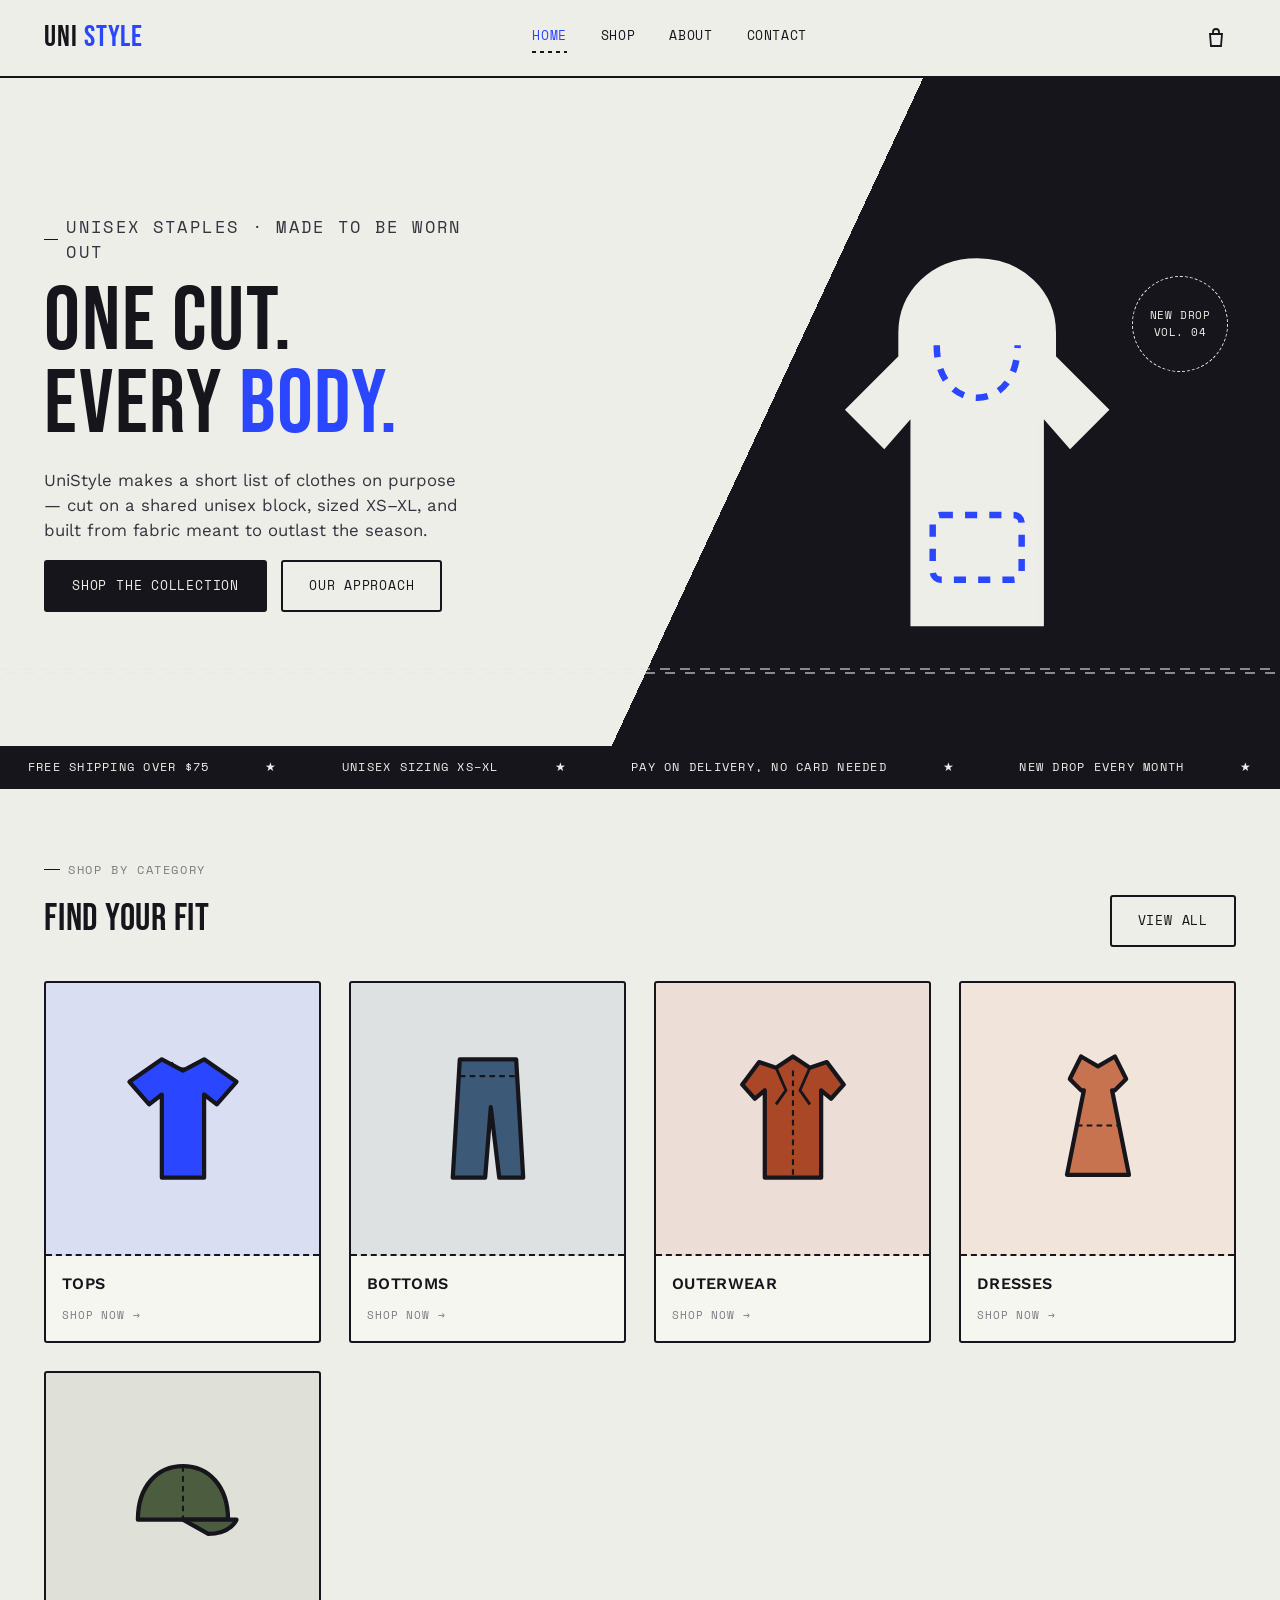
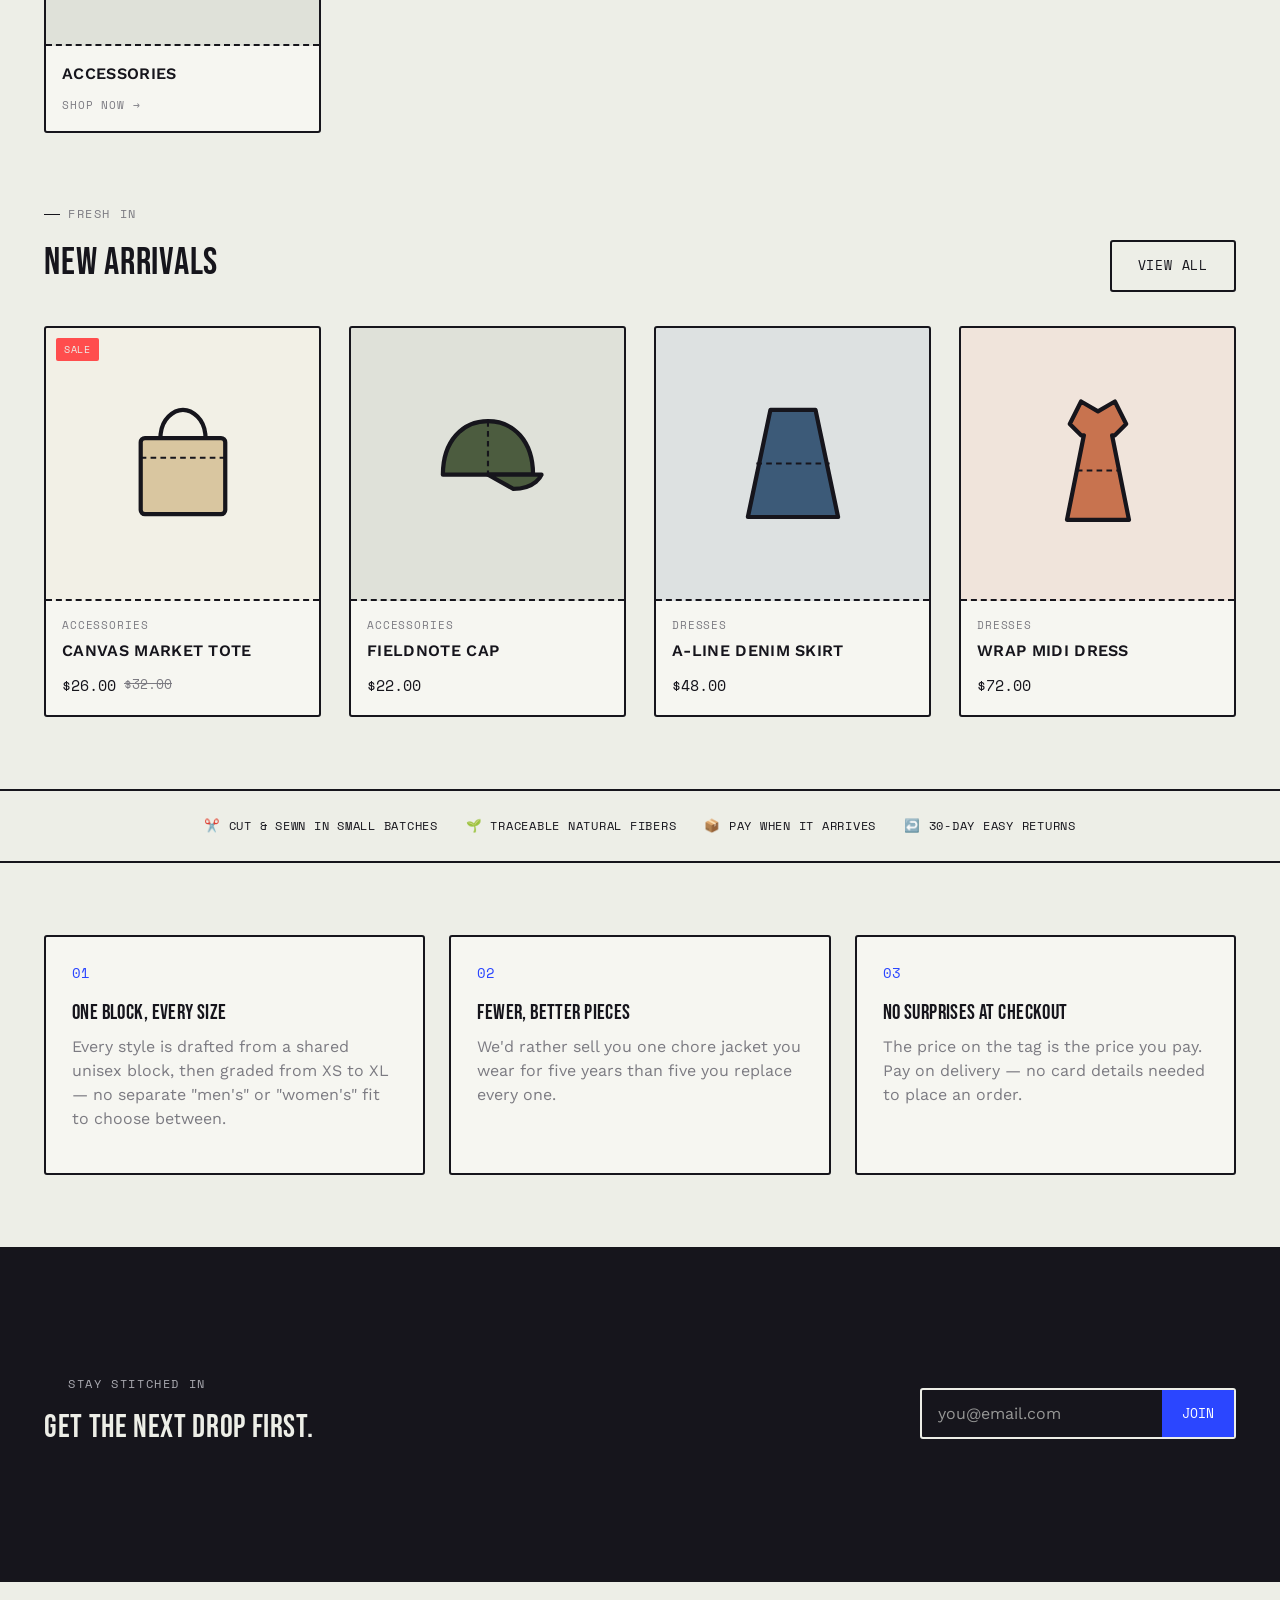
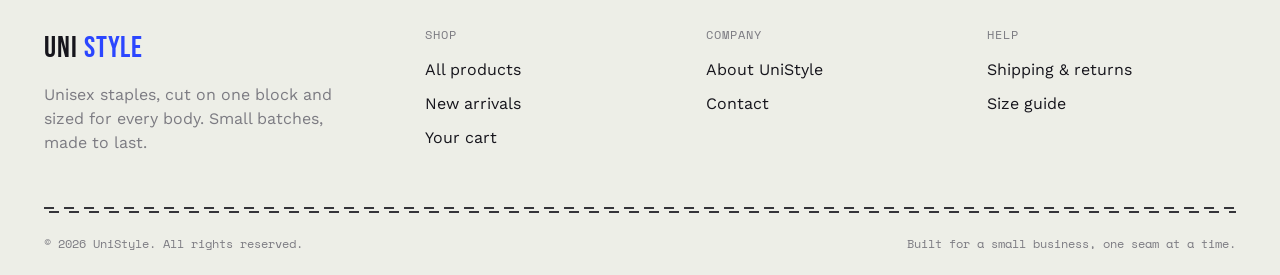
==== index.html @ 3953f7d1 "Add files via upload" ====
<!DOCTYPE html>
<html lang="en">
<head>
<meta charset="UTF-8">
<meta name="viewport" content="width=device-width, initial-scale=1.0">
<title>UniStyle — One Cut. Every Body.</title>
<meta name="description" content="UniStyle is a unisex clothing label built on a handful of well-made staples, sized and cut for every body.">
<link rel="preconnect" href="https://fonts.googleapis.com">
<link href="https://fonts.googleapis.com/css2?family=Bebas+Neue&family=Work+Sans:wght@400;500;600;700&family=Space+Mono:wght@400;700&display=swap" rel="stylesheet">
<link rel="stylesheet" href="css/style.css">
</head>
<body>

<header class="site-header">
  <div class="wrap">
    <a href="index.html" class="logo">UNI<span>STYLE</span></a>
    <nav class="nav-links" id="navLinks">
      <a href="index.html" data-page="index.html">Home</a>
      <a href="shop.html" data-page="shop.html">Shop</a>
      <a href="about.html" data-page="about.html">About</a>
      <a href="contact.html" data-page="contact.html">Contact</a>
    </nav>
    <div class="header-actions">
      <a href="cart.html" class="icon-btn" aria-label="Cart">
        <svg width="24" height="24" viewBox="0 0 24 24" fill="none" stroke="#16151c" stroke-width="1.8"><path d="M6 8h12l-1 12H7L6 8Z"/><path d="M9 8V6a3 3 0 0 1 6 0v2"/></svg>
        <span class="cart-count" data-cart-count>0</span>
      </a>
      <button class="menu-toggle" aria-label="Menu" aria-expanded="false" onclick="document.getElementById('navLinks').classList.toggle('open')">
        <span></span><span></span><span></span>
      </button>
    </div>
  </div>
</header>

<section class="hero">
  <div class="wrap">
    <div class="hero-copy">
      <p class="eyebrow">Unisex staples · Made to be worn out</p>
      <h1>One cut.<br>Every <em>body.</em></h1>
      <p>UniStyle makes a short list of clothes on purpose — cut on a shared unisex block, sized XS–XL, and built from fabric meant to outlast the season.</p>
      <div class="hero-cta">
        <a href="shop.html" class="btn">Shop the collection</a>
        <a href="about.html" class="btn btn--ghost">Our approach</a>
      </div>
    </div>
    <div class="hero-visual">
      <div class="hero-tag">New drop<br>Vol. 04</div>
      <svg viewBox="0 0 100 100" xmlns="http://www.w3.org/2000/svg">
        <path d="M50 5 C39 5 31 13 31 23 L31 29 L18 42 L27 51 L34 43 L34 95 L66 95 L66 43 L73 51 L82 42 L69 29 L69 23 C69 13 61 5 50 5 Z" fill="#edeee7" stroke="#edeee7" stroke-width="1"/>
        <path d="M40 26 C40 35 45 39 50 39 C55 39 60 35 60 26" fill="none" stroke="#2b46ff" stroke-width="1.6" stroke-dasharray="3 3"/>
        <rect x="39" y="68" width="22" height="16" rx="2" fill="none" stroke="#2b46ff" stroke-width="1.6" stroke-dasharray="3 3"/>
      </svg>
    </div>
  </div>
  <div class="stitch stitch--light"></div>
</section>

<div class="marquee">
  <div>
    <span>FREE SHIPPING OVER $75</span><span>★</span>
    <span>UNISEX SIZING XS–XL</span><span>★</span>
    <span>PAY ON DELIVERY, NO CARD NEEDED</span><span>★</span>
    <span>NEW DROP EVERY MONTH</span><span>★</span>
    <span>FREE SHIPPING OVER $75</span><span>★</span>
    <span>UNISEX SIZING XS–XL</span><span>★</span>
    <span>PAY ON DELIVERY, NO CARD NEEDED</span><span>★</span>
    <span>NEW DROP EVERY MONTH</span><span>★</span>
  </div>
</div>

<section>
  <div class="wrap">
    <div class="section-head">
      <div>
        <p class="eyebrow">Shop by category</p>
        <h2>Find your fit</h2>
      </div>
      <a href="shop.html" class="btn btn--ghost">View all</a>
    </div>
    <div class="grid" id="categoryGrid"></div>
  </div>
</section>

<section style="padding-top:0;">
  <div class="wrap">
    <div class="section-head">
      <div>
        <p class="eyebrow">Fresh in</p>
        <h2>New arrivals</h2>
      </div>
      <a href="shop.html" class="btn btn--ghost">View all</a>
    </div>
    <div class="grid" id="newArrivals"></div>
  </div>
</section>

<div class="badge-strip">
  <div>✂️ Cut &amp; sewn in small batches</div>
  <div>🌱 Traceable natural fibers</div>
  <div>📦 Pay when it arrives</div>
  <div>↩️ 30-day easy returns</div>
</div>

<section>
  <div class="wrap value-grid">
    <div class="value-card">
      <p class="num">01</p>
      <h3 style="font-size:1.3rem;">One block, every size</h3>
      <p class="muted">Every style is drafted from a shared unisex block, then graded from XS to XL — no separate "men's" or "women's" fit to choose between.</p>
    </div>
    <div class="value-card">
      <p class="num">02</p>
      <h3 style="font-size:1.3rem;">Fewer, better pieces</h3>
      <p class="muted">We'd rather sell you one chore jacket you wear for five years than five you replace every one.</p>
    </div>
    <div class="value-card">
      <p class="num">03</p>
      <h3 style="font-size:1.3rem;">No surprises at checkout</h3>
      <p class="muted">The price on the tag is the price you pay. Pay on delivery — no card details needed to place an order.</p>
    </div>
  </div>
</section>

<section class="newsletter">
  <div class="wrap">
    <div>
      <p class="eyebrow" style="color:#a9a9b0;">Stay stitched in</p>
      <h2>Get the next drop first.</h2>
    </div>
    <form data-newsletter>
      <input type="email" required placeholder="you@email.com" aria-label="Email address">
      <button type="submit">Join</button>
    </form>
  </div>
</section>

<footer class="site-footer">
  <div class="wrap">
    <div class="footer-grid">
      <div>
        <a href="index.html" class="logo">UNI<span>STYLE</span></a>
        <p class="muted" style="margin-top:12px;max-width:32ch;">Unisex staples, cut on one block and sized for every body. Small batches, made to last.</p>
      </div>
      <div>
        <h4>Shop</h4>
        <ul>
          <li><a href="shop.html">All products</a></li>
          <li><a href="shop.html">New arrivals</a></li>
          <li><a href="cart.html">Your cart</a></li>
        </ul>
      </div>
      <div>
        <h4>Company</h4>
        <ul>
          <li><a href="about.html">About UniStyle</a></li>
          <li><a href="contact.html">Contact</a></li>
        </ul>
      </div>
      <div>
        <h4>Help</h4>
        <ul>
          <li><a href="contact.html">Shipping &amp; returns</a></li>
          <li><a href="contact.html">Size guide</a></li>
        </ul>
      </div>
    </div>
    <div class="stitch"></div>
    <div class="footer-bottom">
      <span>© <span data-year></span> UniStyle. All rights reserved.</span>
      <span>Built for a small business, one seam at a time.</span>
    </div>
  </div>
</footer>

<script src="js/products.js"></script>
<script src="js/cart.js"></script>
<script src="js/main.js"></script>
<script>
  function productCard(p){
    const onSale = p.oldPrice ? `<span class="tag-badge tag-badge--sale">Sale</span>` : "";
    const priceHtml = p.oldPrice
      ? `${formatPrice(p.price)} <span class="old">${formatPrice(p.oldPrice)}</span>`
      : formatPrice(p.price);
    return `
      <div class="card">
        <a href="product.html?id=${p.id}" class="card-media" style="background:${p.swatch}22;">
          ${onSale}
          ${getGarmentSVG(p.icon, p.swatch)}
        </a>
        <div class="card-body">
          <span class="card-cat">${p.category}</span>
          <a href="product.html?id=${p.id}"><h3 class="card-name">${p.name}</h3></a>
          <div class="card-price">${priceHtml}</div>
        </div>
      </div>`;
  }

  // category tiles: one representative product per category
  const catEl = document.getElementById("categoryGrid");
  const cats = getCategories();
  catEl.innerHTML = cats.map(c => {
    const rep = PRODUCTS.find(p => p.category === c);
    return `
      <a href="shop.html?category=${encodeURIComponent(c)}" class="card" style="text-decoration:none;">
        <div class="card-media" style="background:${rep.swatch}22;">${getGarmentSVG(rep.icon, rep.swatch)}</div>
        <div class="card-body"><h3 class="card-name">${c}</h3><span class="card-cat">Shop now →</span></div>
      </a>`;
  }).join("");

  document.getElementById("newArrivals").innerHTML =
    PRODUCTS.slice(-4).reverse().map(productCard).join("");
</script>
</body>
</html>
---- css/style.css ----
/* =========================================================
   UNISTYLE — design tokens
   Palette: ink / paper / cobalt (signal) / thread-red (sale)
   Type: Bebas Neue (display) / Work Sans (body) / Space Mono (tags)
   Signature motif: the "double stitch" seam divider
   ========================================================= */
:root{
  --ink: #16151c;
  --ink-soft: #35333f;
  --paper: #edeee7;
  --paper-dim: #e2e3d9;
  --paper-card: #f6f6f1;
  --cobalt: #2b46ff;
  --cobalt-dim: #dde2ff;
  --thread: #ff4d4d;
  --gray: #7c7b82;
  --line: rgba(22,21,28,0.16);
  --success: #1f9d55;
  --radius: 3px;
  --font-display: 'Bebas Neue', Impact, sans-serif;
  --font-body: 'Work Sans', -apple-system, sans-serif;
  --font-mono: 'Space Mono', monospace;
  --maxw: 1240px;
}

*{box-sizing:border-box;}
html{scroll-behavior:smooth;}
body{
  margin:0;
  background:var(--paper);
  color:var(--ink);
  font-family:var(--font-body);
  font-size:16px;
  line-height:1.5;
  -webkit-font-smoothing:antialiased;
}
img,svg{display:block;max-width:100%;}
a{color:inherit;text-decoration:none;}
ul{list-style:none;margin:0;padding:0;}
button{font-family:inherit;cursor:pointer;}
input,select,textarea{font-family:inherit;font-size:1rem;}
h1,h2,h3,h4{font-family:var(--font-display);font-weight:400;letter-spacing:.02em;margin:0 0 .3em;text-transform:uppercase;}
p{margin:0 0 1em;}
.wrap{max-width:var(--maxw);margin:0 auto;padding:0 24px;}

:focus-visible{outline:3px solid var(--cobalt);outline-offset:2px;}

@media (prefers-reduced-motion: reduce){
  *{animation-duration:.001ms !important;transition-duration:.001ms !important;}
}

/* ---------- stitch motif ---------- */
.stitch{
  border:none;
  height:6px;
  margin:0;
  background-image:
    repeating-linear-gradient(90deg, var(--ink) 0 10px, transparent 10px 20px),
    repeating-linear-gradient(90deg, transparent 0 5px, var(--ink) 5px 15px, transparent 15px 20px);
  background-size:100% 2px;
  background-position:0 0, 0 4px;
  background-repeat:repeat-x;
  opacity:.85;
}
.stitch--light{filter:invert(1);opacity:.55;}

.eyebrow{
  font-family:var(--font-mono);
  font-size:.72rem;
  letter-spacing:.14em;
  text-transform:uppercase;
  color:var(--gray);
  display:flex;
  align-items:center;
  gap:8px;
}
.eyebrow::before{content:"";width:16px;height:1px;background:var(--ink);display:inline-block;}

/* ---------- buttons ---------- */
.btn{
  display:inline-flex;
  align-items:center;
  justify-content:center;
  gap:8px;
  padding:14px 26px;
  border:2px solid var(--ink);
  background:var(--ink);
  color:var(--paper);
  font-family:var(--font-mono);
  font-size:.82rem;
  letter-spacing:.06em;
  text-transform:uppercase;
  border-radius:var(--radius);
  transition:transform .15s ease, background .15s ease, color .15s ease;
}
.btn:hover{background:var(--cobalt);border-color:var(--cobalt);color:#fff;transform:translateY(-2px);}
.btn:active{transform:translateY(0);}
.btn--ghost{background:transparent;color:var(--ink);}
.btn--ghost:hover{background:var(--ink);color:var(--paper);}
.btn--block{width:100%;}
.btn[disabled]{opacity:.4;cursor:not-allowed;transform:none;}
.btn[disabled]:hover{background:var(--ink);border-color:var(--ink);color:var(--paper);}

/* ---------- header ---------- */
.site-header{
  position:sticky;top:0;z-index:50;
  background:var(--paper);
  border-bottom:2px solid var(--ink);
}
.site-header .wrap{
  display:flex;align-items:center;justify-content:space-between;
  height:76px;
}
.logo{
  font-family:var(--font-display);
  font-size:1.9rem;
  letter-spacing:.03em;
  display:flex;align-items:baseline;gap:6px;
}
.logo span{color:var(--cobalt);}
.nav-links{display:flex;gap:34px;font-family:var(--font-mono);font-size:.8rem;letter-spacing:.05em;text-transform:uppercase;}
.nav-links a{position:relative;padding-bottom:4px;}
.nav-links a::after{
  content:"";position:absolute;left:0;bottom:-3px;width:100%;height:2px;
  background-image:repeating-linear-gradient(90deg, var(--ink) 0 4px, transparent 4px 8px);
  transform:scaleX(0);transform-origin:left;transition:transform .2s ease;
}
.nav-links a:hover::after,.nav-links a.active::after{transform:scaleX(1);}
.nav-links a.active{color:var(--cobalt);}
.header-actions{display:flex;align-items:center;gap:18px;}
.icon-btn{position:relative;display:flex;align-items:center;justify-content:center;width:40px;height:40px;}
.cart-count{
  position:absolute;top:-2px;right:-4px;
  background:var(--thread);color:#fff;
  font-family:var(--font-mono);font-size:.65rem;
  min-width:18px;height:18px;border-radius:50%;
  display:flex;align-items:center;justify-content:center;padding:0 2px;
}
.menu-toggle{display:none;background:none;border:none;padding:6px;}
.menu-toggle span{display:block;width:24px;height:2px;background:var(--ink);margin:5px 0;}

@media (max-width:820px){
  .nav-links{
    position:fixed;inset:76px 0 0 0;background:var(--paper);
    flex-direction:column;padding:32px 24px;gap:0;
    transform:translateX(100%);transition:transform .25s ease;
    font-size:1.1rem;
  }
  .nav-links.open{transform:translateX(0);}
  .nav-links a{padding:16px 0;border-bottom:1px solid var(--line);width:100%;}
  .menu-toggle{display:block;}
}

/* ---------- hero ---------- */
.hero{
  border-bottom:2px solid var(--ink);
  background:
    linear-gradient(115deg, var(--paper) 0 58%, var(--ink) 58% 100%);
  overflow:hidden;
}
.hero .wrap{
  display:grid;grid-template-columns:1.1fr .9fr;gap:40px;
  padding-top:64px;padding-bottom:0;
  align-items:end;
}
.hero-copy{padding-bottom:56px;}
.hero-copy h1{
  font-size:clamp(3.2rem,7vw,5.6rem);
  line-height:.92;
  margin:14px 0 22px;
}
.hero-copy h1 em{font-style:normal;color:var(--cobalt);}
.hero-copy p{max-width:420px;color:var(--ink-soft);font-size:1.05rem;}
.hero-cta{display:flex;gap:14px;margin-top:8px;flex-wrap:wrap;}
.hero-visual{
  position:relative;height:420px;color:var(--paper);
  display:flex;align-items:flex-end;justify-content:center;
  padding-bottom:24px;
}
.hero-visual svg{width:78%;height:auto;}
.hero-tag{
  position:absolute;top:28px;right:8px;
  font-family:var(--font-mono);font-size:.7rem;color:var(--paper);
  border:1px dashed var(--paper);border-radius:50%;
  width:96px;height:96px;display:flex;align-items:center;justify-content:center;
  text-align:center;text-transform:uppercase;letter-spacing:.05em;
}

.marquee{
  background:var(--ink);color:var(--paper);
  overflow:hidden;white-space:nowrap;border-bottom:2px solid var(--ink);
}
.marquee div{
  display:inline-block;padding:10px 0;
  font-family:var(--font-mono);font-size:.78rem;letter-spacing:.1em;text-transform:uppercase;
  animation:scroll 26s linear infinite;
}
.marquee span{margin:0 28px;}
@keyframes scroll{from{transform:translateX(0);}to{transform:translateX(-50%);}}

/* ---------- sections ---------- */
section{padding:72px 0;}
.section-head{
  display:flex;justify-content:space-between;align-items:flex-end;
  margin-bottom:34px;gap:20px;flex-wrap:wrap;
}
.section-head h2{font-size:2.4rem;margin:6px 0 0;}

/* ---------- product grid / cards ---------- */
.grid{
  display:grid;grid-template-columns:repeat(4,1fr);gap:28px;
}
@media (max-width:980px){.grid{grid-template-columns:repeat(2,1fr);}}
@media (max-width:560px){.grid{grid-template-columns:1fr;}}

.card{
  background:var(--paper-card);
  border:2px solid var(--ink);
  border-radius:var(--radius);
  overflow:hidden;
  display:flex;flex-direction:column;
  transition:transform .18s ease, box-shadow .18s ease;
}
.card:hover{transform:translateY(-5px);box-shadow:6px 6px 0 var(--ink);}
.card-media{
  aspect-ratio:1/1;display:flex;align-items:center;justify-content:center;
  position:relative;border-bottom:2px dashed var(--ink);
}
.card-media svg{width:52%;height:52%;}
.tag-badge{
  position:absolute;top:10px;left:10px;
  background:var(--ink);color:var(--paper);
  font-family:var(--font-mono);font-size:.65rem;letter-spacing:.06em;
  padding:4px 8px;border-radius:2px;text-transform:uppercase;
}
.tag-badge--sale{background:var(--thread);}
.card-body{padding:16px 16px 18px;display:flex;flex-direction:column;gap:6px;flex:1;}
.card-cat{font-family:var(--font-mono);font-size:.68rem;color:var(--gray);text-transform:uppercase;letter-spacing:.08em;}
.card-name{font-family:var(--font-body);font-weight:600;font-size:1rem;}
.card-price{font-family:var(--font-mono);font-size:.95rem;margin-top:auto;display:flex;gap:8px;align-items:center;}
.card-price .old{color:var(--gray);text-decoration:line-through;font-size:.82rem;}
.card-link{padding:0 16px 16px;}

/* ---------- filters bar ---------- */
.filter-bar{
  display:flex;flex-wrap:wrap;gap:12px;align-items:center;justify-content:space-between;
  border:2px solid var(--ink);border-radius:var(--radius);
  padding:16px 18px;margin-bottom:34px;background:var(--paper-card);
}
.filter-group{display:flex;gap:8px;flex-wrap:wrap;}
.chip{
  border:1.5px solid var(--ink);border-radius:20px;padding:7px 14px;
  font-family:var(--font-mono);font-size:.74rem;letter-spacing:.03em;text-transform:uppercase;
  background:transparent;
}
.chip.active{background:var(--ink);color:var(--paper);}
.search-input, select.select{
  border:1.5px solid var(--ink);border-radius:var(--radius);padding:10px 12px;
  background:var(--paper);font-family:var(--font-mono);font-size:.8rem;
}

/* ---------- product detail ---------- */
.product-detail{display:grid;grid-template-columns:1fr 1fr;gap:56px;}
@media (max-width:860px){.product-detail{grid-template-columns:1fr;gap:32px;}}
.pd-media{
  border:2px solid var(--ink);border-radius:var(--radius);
  aspect-ratio:1/1;display:flex;align-items:center;justify-content:center;
  position:relative;
}
.pd-media svg{width:55%;height:55%;}
.pd-cat{font-family:var(--font-mono);font-size:.78rem;color:var(--gray);text-transform:uppercase;letter-spacing:.1em;}
.pd-title{font-size:2.6rem;margin:6px 0 10px;}
.pd-price{font-family:var(--font-mono);font-size:1.4rem;margin-bottom:18px;}
.pd-desc{color:var(--ink-soft);max-width:46ch;}
.option-block{margin:22px 0;}
.option-label{font-family:var(--font-mono);font-size:.72rem;text-transform:uppercase;letter-spacing:.08em;color:var(--gray);margin-bottom:10px;display:block;}
.size-row{display:flex;gap:10px;flex-wrap:wrap;}
.size-btn{
  border:1.5px solid var(--ink);border-radius:var(--radius);
  width:48px;height:44px;display:flex;align-items:center;justify-content:center;
  font-family:var(--font-mono);font-size:.85rem;background:transparent;
}
.size-btn.active{background:var(--ink);color:var(--paper);}
.size-btn[disabled]{opacity:.3;text-decoration:line-through;cursor:not-allowed;}
.qty-row{display:flex;align-items:center;border:1.5px solid var(--ink);border-radius:var(--radius);width:fit-content;}
.qty-row button{width:38px;height:42px;background:none;border:none;font-size:1.1rem;}
.qty-row input{width:44px;border:none;background:none;text-align:center;font-family:var(--font-mono);}
.pd-actions{display:flex;gap:14px;margin-top:26px;flex-wrap:wrap;}
.stock-note{font-family:var(--font-mono);font-size:.78rem;color:var(--success);margin-top:14px;display:flex;align-items:center;gap:6px;}
.stock-note::before{content:"";width:8px;height:8px;border-radius:50%;background:var(--success);display:inline-block;}

/* ---------- cart ---------- */
.cart-layout{display:grid;grid-template-columns:1.6fr 1fr;gap:40px;align-items:start;}
@media (max-width:860px){.cart-layout{grid-template-columns:1fr;}}
.cart-item{
  display:grid;grid-template-columns:88px 1fr auto auto;gap:18px;align-items:center;
  padding:18px 0;border-bottom:1.5px dashed var(--line);
}
.cart-item-media{
  width:88px;height:88px;border:2px solid var(--ink);border-radius:var(--radius);
  display:flex;align-items:center;justify-content:center;background:var(--paper-card);
}
.cart-item-media svg{width:60%;}
.cart-item-name{font-weight:600;}
.cart-item-meta{font-family:var(--font-mono);font-size:.76rem;color:var(--gray);margin-top:4px;}
.cart-item-price{font-family:var(--font-mono);font-weight:700;text-align:right;}
.remove-link{font-family:var(--font-mono);font-size:.72rem;color:var(--thread);text-decoration:underline;margin-top:6px;display:inline-block;background:none;border:none;padding:0;}
.summary-box{
  border:2px solid var(--ink);border-radius:var(--radius);padding:26px;background:var(--paper-card);
}
.summary-row{display:flex;justify-content:space-between;font-family:var(--font-mono);font-size:.9rem;margin-bottom:12px;}
.summary-row.total{font-size:1.15rem;font-weight:700;padding-top:14px;border-top:2px dashed var(--ink);margin-top:14px;}
.empty-state{text-align:center;padding:80px 20px;}
.empty-state svg{width:120px;margin:0 auto 20px;}

/* ---------- forms ---------- */
.form-grid{display:grid;grid-template-columns:1fr 1fr;gap:18px;}
@media (max-width:640px){.form-grid{grid-template-columns:1fr;}}
.field{display:flex;flex-direction:column;gap:6px;}
.field.full{grid-column:1 / -1;}
.field label{font-family:var(--font-mono);font-size:.72rem;text-transform:uppercase;letter-spacing:.06em;color:var(--gray);}
.field input,.field textarea,.field select{
  border:1.5px solid var(--ink);border-radius:var(--radius);padding:12px 14px;background:var(--paper);
}
.field input:focus,.field textarea:focus{border-color:var(--cobalt);}
.checkout-layout{display:grid;grid-template-columns:1.4fr 1fr;gap:44px;align-items:start;}
@media (max-width:900px){.checkout-layout{grid-template-columns:1fr;}}

.confirm-box{text-align:center;padding:60px 20px;border:2px solid var(--ink);border-radius:var(--radius);background:var(--paper-card);}
.confirm-box svg{width:70px;margin:0 auto 18px;}
.order-id{font-family:var(--font-mono);background:var(--ink);color:var(--paper);display:inline-block;padding:6px 14px;border-radius:20px;margin:12px 0 20px;}

/* ---------- misc content blocks ---------- */
.split{display:grid;grid-template-columns:1fr 1fr;gap:56px;align-items:center;}
@media (max-width:860px){.split{grid-template-columns:1fr;}}
.value-grid{display:grid;grid-template-columns:repeat(3,1fr);gap:24px;}
@media (max-width:780px){.value-grid{grid-template-columns:1fr;}}
.value-card{border:2px solid var(--ink);border-radius:var(--radius);padding:26px;background:var(--paper-card);}
.value-card .num{font-family:var(--font-mono);color:var(--cobalt);font-size:.85rem;}

.badge-strip{display:flex;gap:28px;flex-wrap:wrap;justify-content:center;padding:26px 0;border-top:2px solid var(--ink);border-bottom:2px solid var(--ink);font-family:var(--font-mono);font-size:.78rem;text-transform:uppercase;letter-spacing:.06em;}
.badge-strip div{display:flex;align-items:center;gap:8px;}

.newsletter{background:var(--ink);color:var(--paper);}
.newsletter .wrap{display:flex;justify-content:space-between;align-items:center;gap:24px;flex-wrap:wrap;padding:56px 24px;}
.newsletter h2{margin:0;font-size:2rem;}
.newsletter form{display:flex;gap:0;border:2px solid var(--paper);border-radius:var(--radius);overflow:hidden;}
.newsletter input{border:none;background:transparent;color:var(--paper);padding:14px 16px;width:240px;}
.newsletter input::placeholder{color:rgba(237,238,231,.6);}
.newsletter button{border:none;background:var(--cobalt);color:#fff;padding:0 20px;font-family:var(--font-mono);text-transform:uppercase;font-size:.8rem;}

/* ---------- footer ---------- */
.site-footer{border-top:2px solid var(--ink);padding-top:44px;}
.footer-grid{display:grid;grid-template-columns:1.4fr 1fr 1fr 1fr;gap:32px;padding-bottom:36px;}
@media (max-width:780px){.footer-grid{grid-template-columns:1fr 1fr;}}
.footer-grid h4{font-family:var(--font-mono);font-size:.75rem;letter-spacing:.08em;text-transform:uppercase;color:var(--gray);margin-bottom:14px;}
.footer-grid ul li{margin-bottom:10px;}
.footer-grid ul a:hover{color:var(--cobalt);}
.footer-bottom{display:flex;justify-content:space-between;padding:22px 0;font-family:var(--font-mono);font-size:.74rem;color:var(--gray);flex-wrap:wrap;gap:10px;}

/* ---------- toast ---------- */
.toast{
  position:fixed;bottom:26px;left:50%;transform:translate(-50%,20px);
  background:var(--ink);color:var(--paper);padding:14px 22px;border-radius:var(--radius);
  font-family:var(--font-mono);font-size:.82rem;display:flex;align-items:center;gap:10px;
  opacity:0;pointer-events:none;transition:all .25s ease;z-index:100;border:1px dashed var(--paper);
}
.toast.show{opacity:1;transform:translate(-50%,0);}

/* ---------- utility ---------- */
.center{text-align:center;}
.mt-0{margin-top:0;}
.muted{color:var(--gray);}
.page-head{padding:56px 0 20px;border-bottom:2px solid var(--ink);}
.page-head h1{font-size:3rem;margin-bottom:8px;}
.breadcrumb{font-family:var(--font-mono);font-size:.75rem;color:var(--gray);text-transform:uppercase;letter-spacing:.05em;}
.breadcrumb a:hover{color:var(--cobalt);}
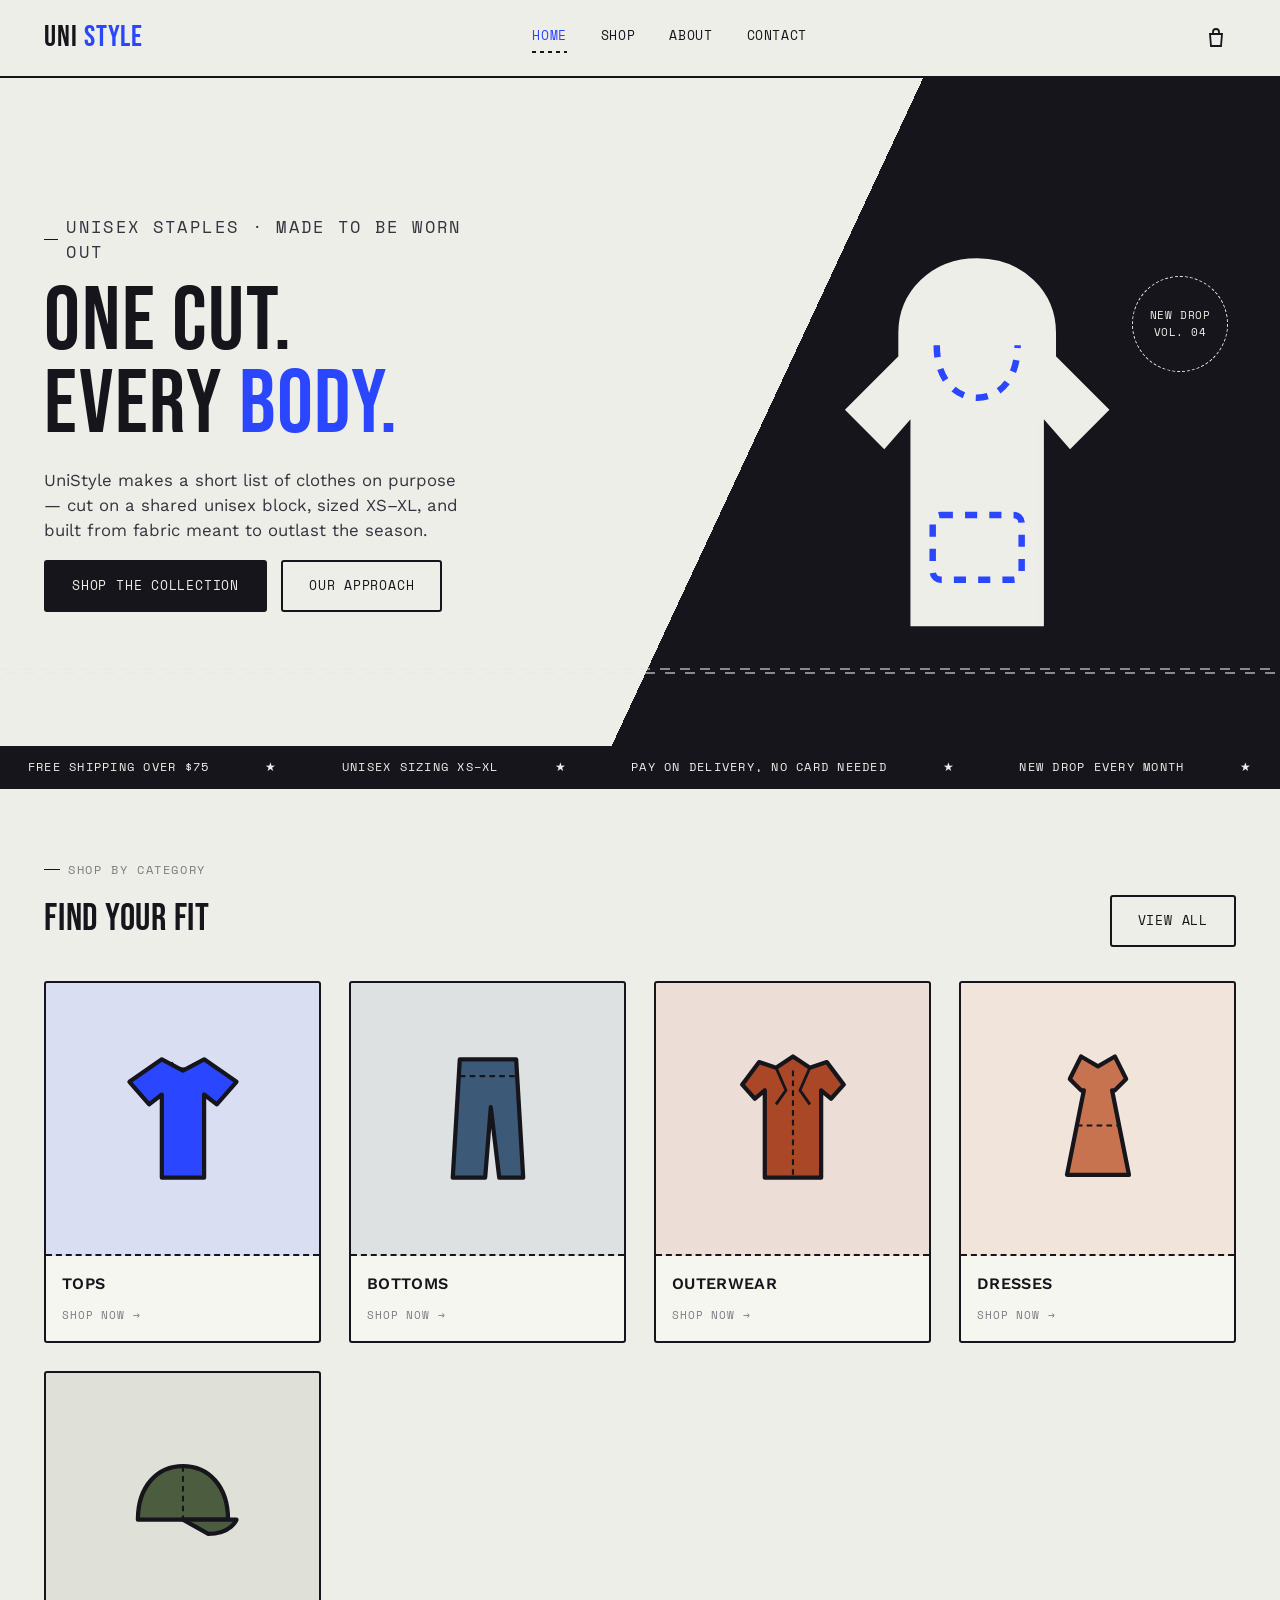
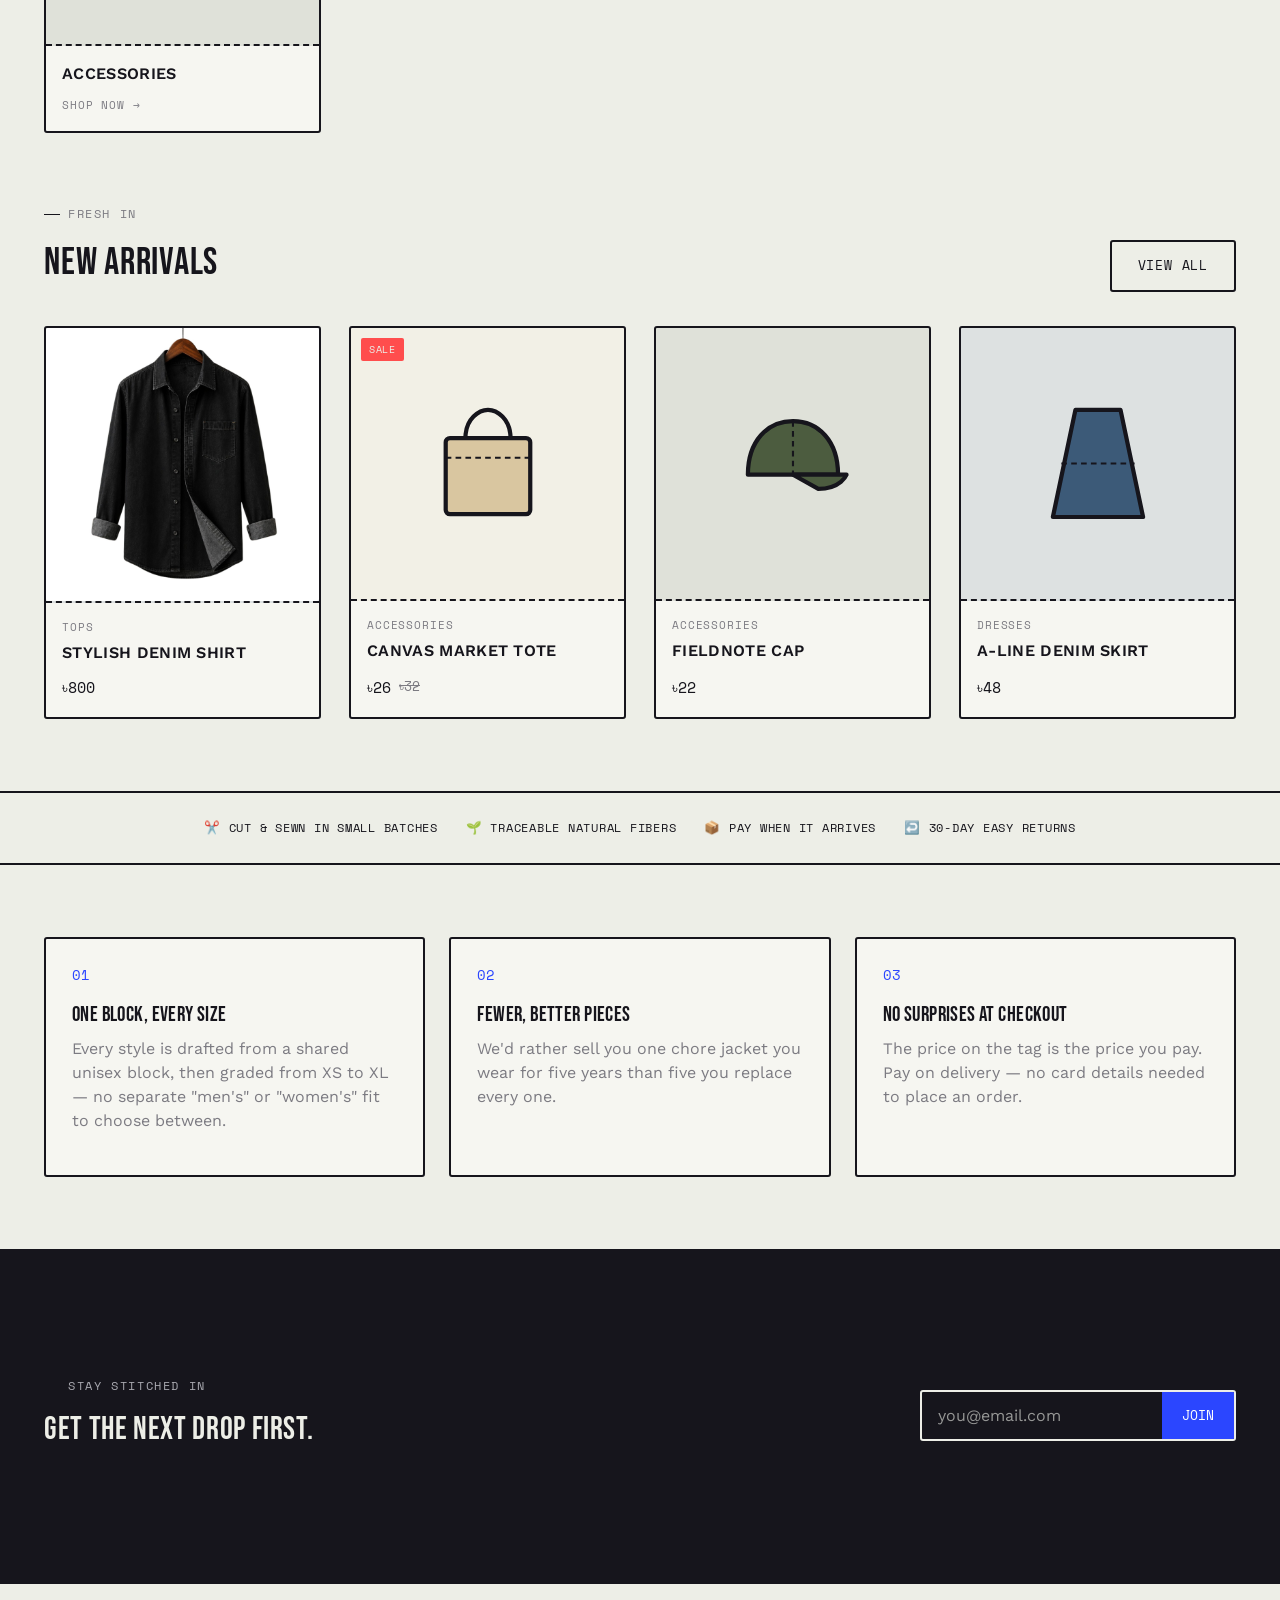
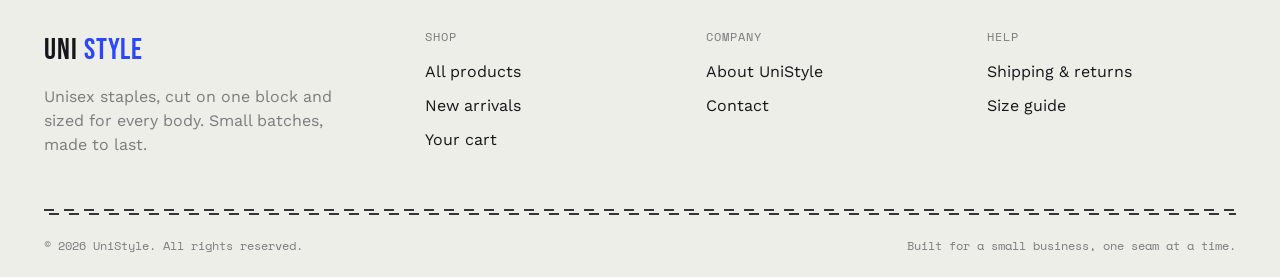
==== commit 1ddf2452: "Update index.html" ====
--- a/index.html
+++ b/index.html
@@ -185,7 +185,7 @@
       <div class="card">
         <a href="product.html?id=${p.id}" class="card-media" style="background:${p.swatch}22;">
           ${onSale}
-          ${getGarmentSVG(p.icon, p.swatch)}
+          ${ getGarmentSVG(p.icon, p.swatch, p.image)}
         </a>
         <div class="card-body">
           <span class="card-cat">${p.category}</span>
